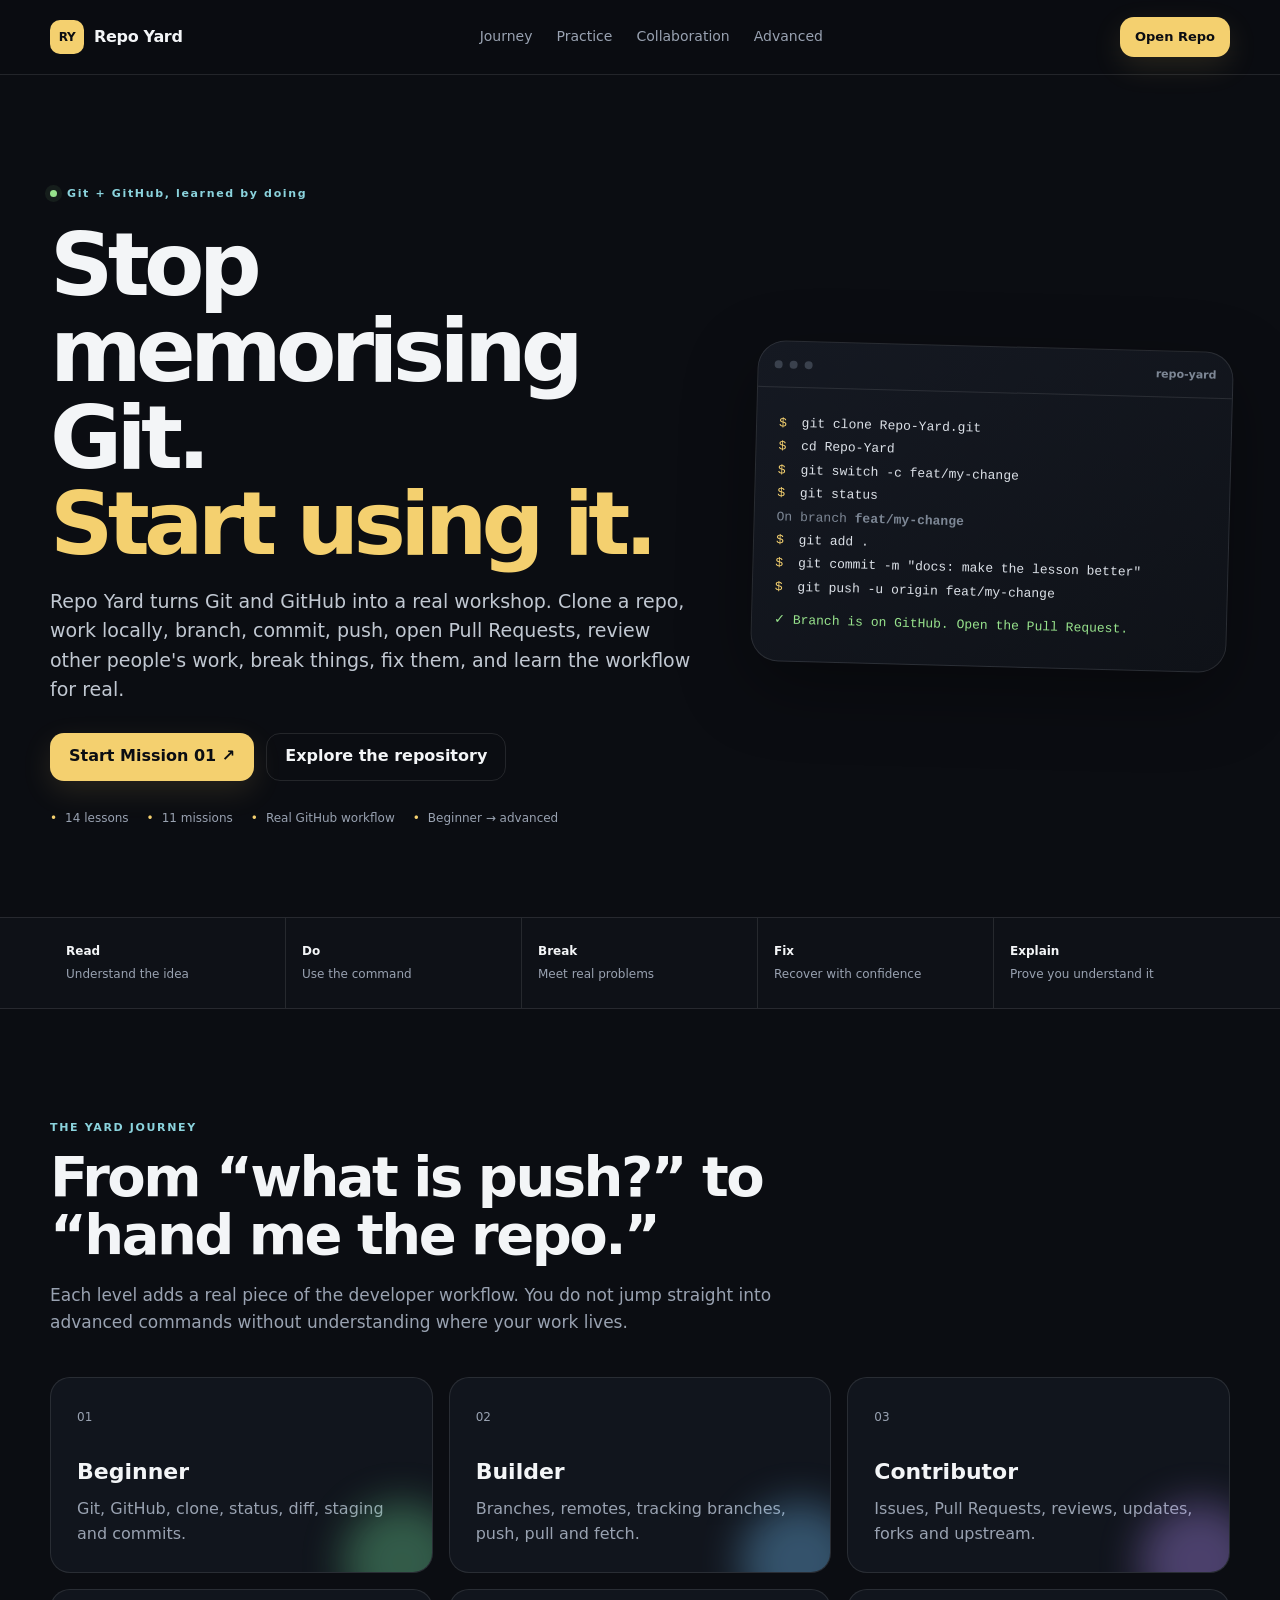
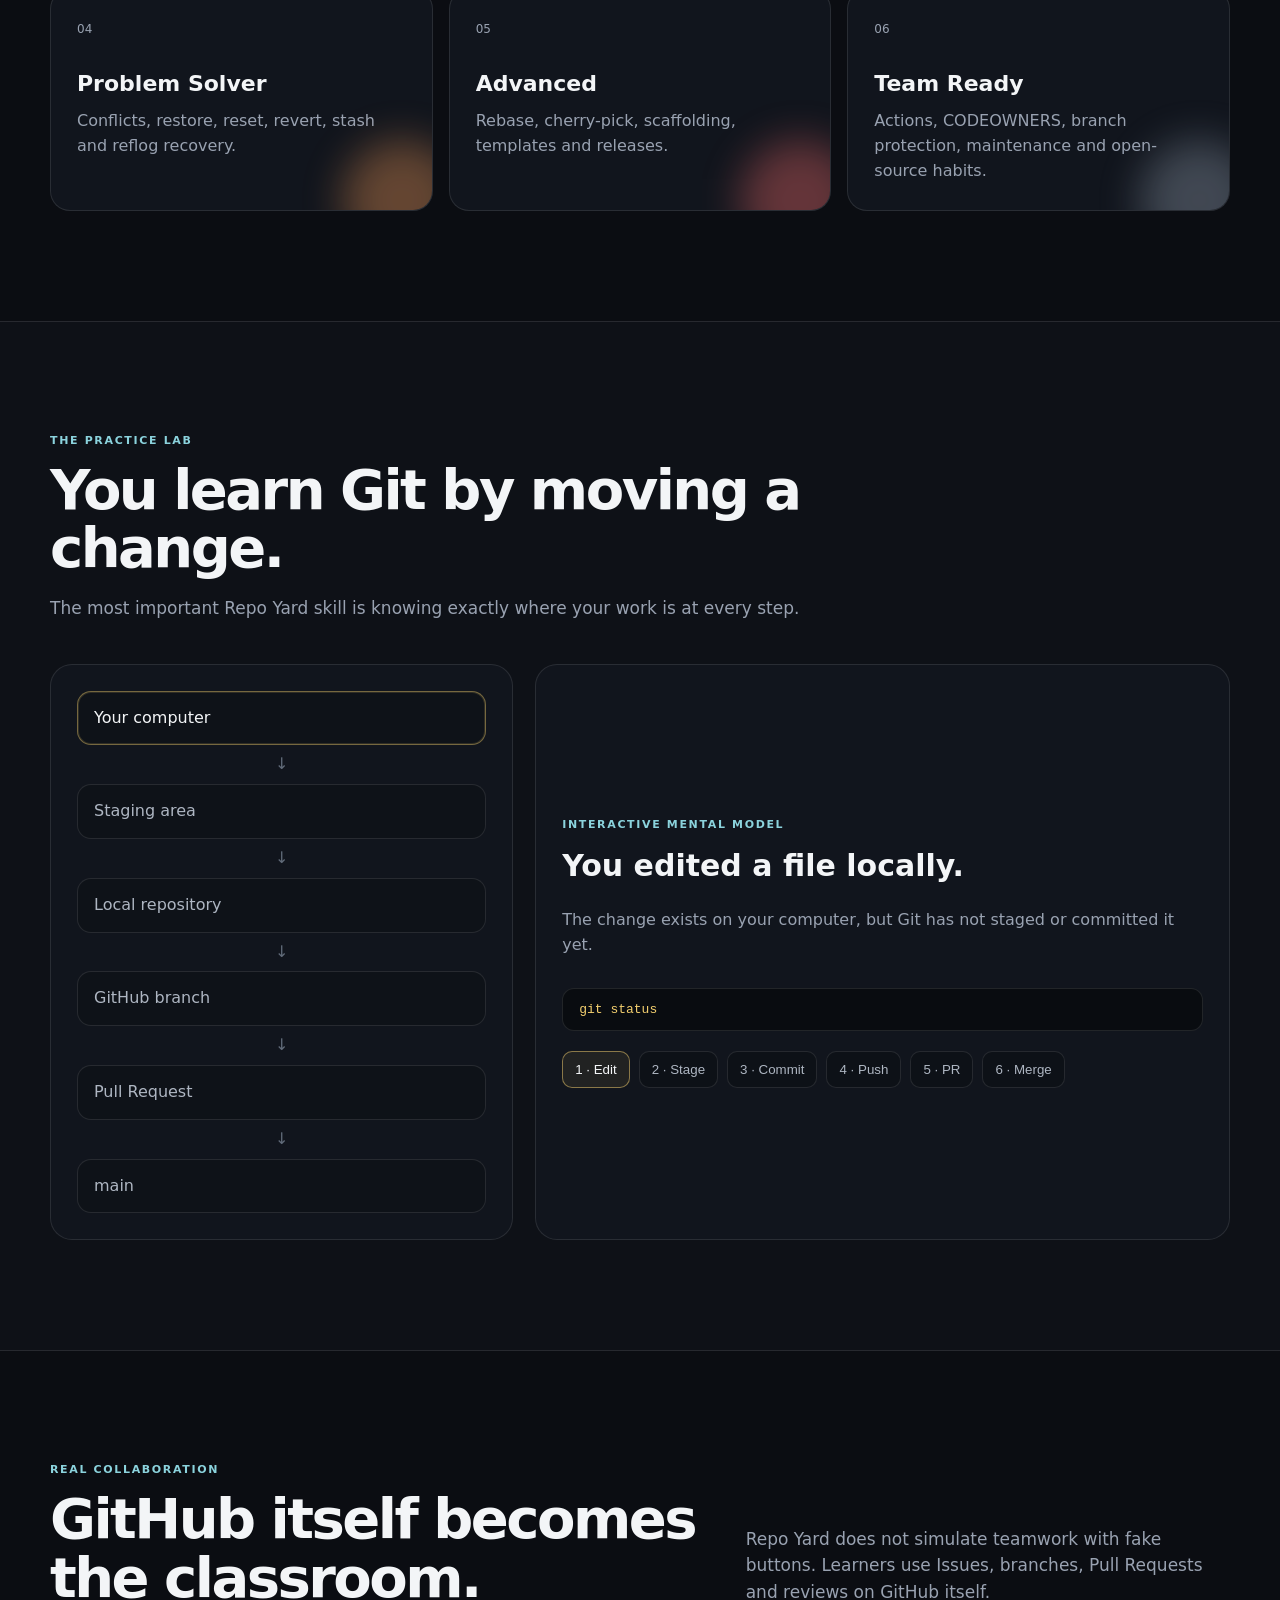
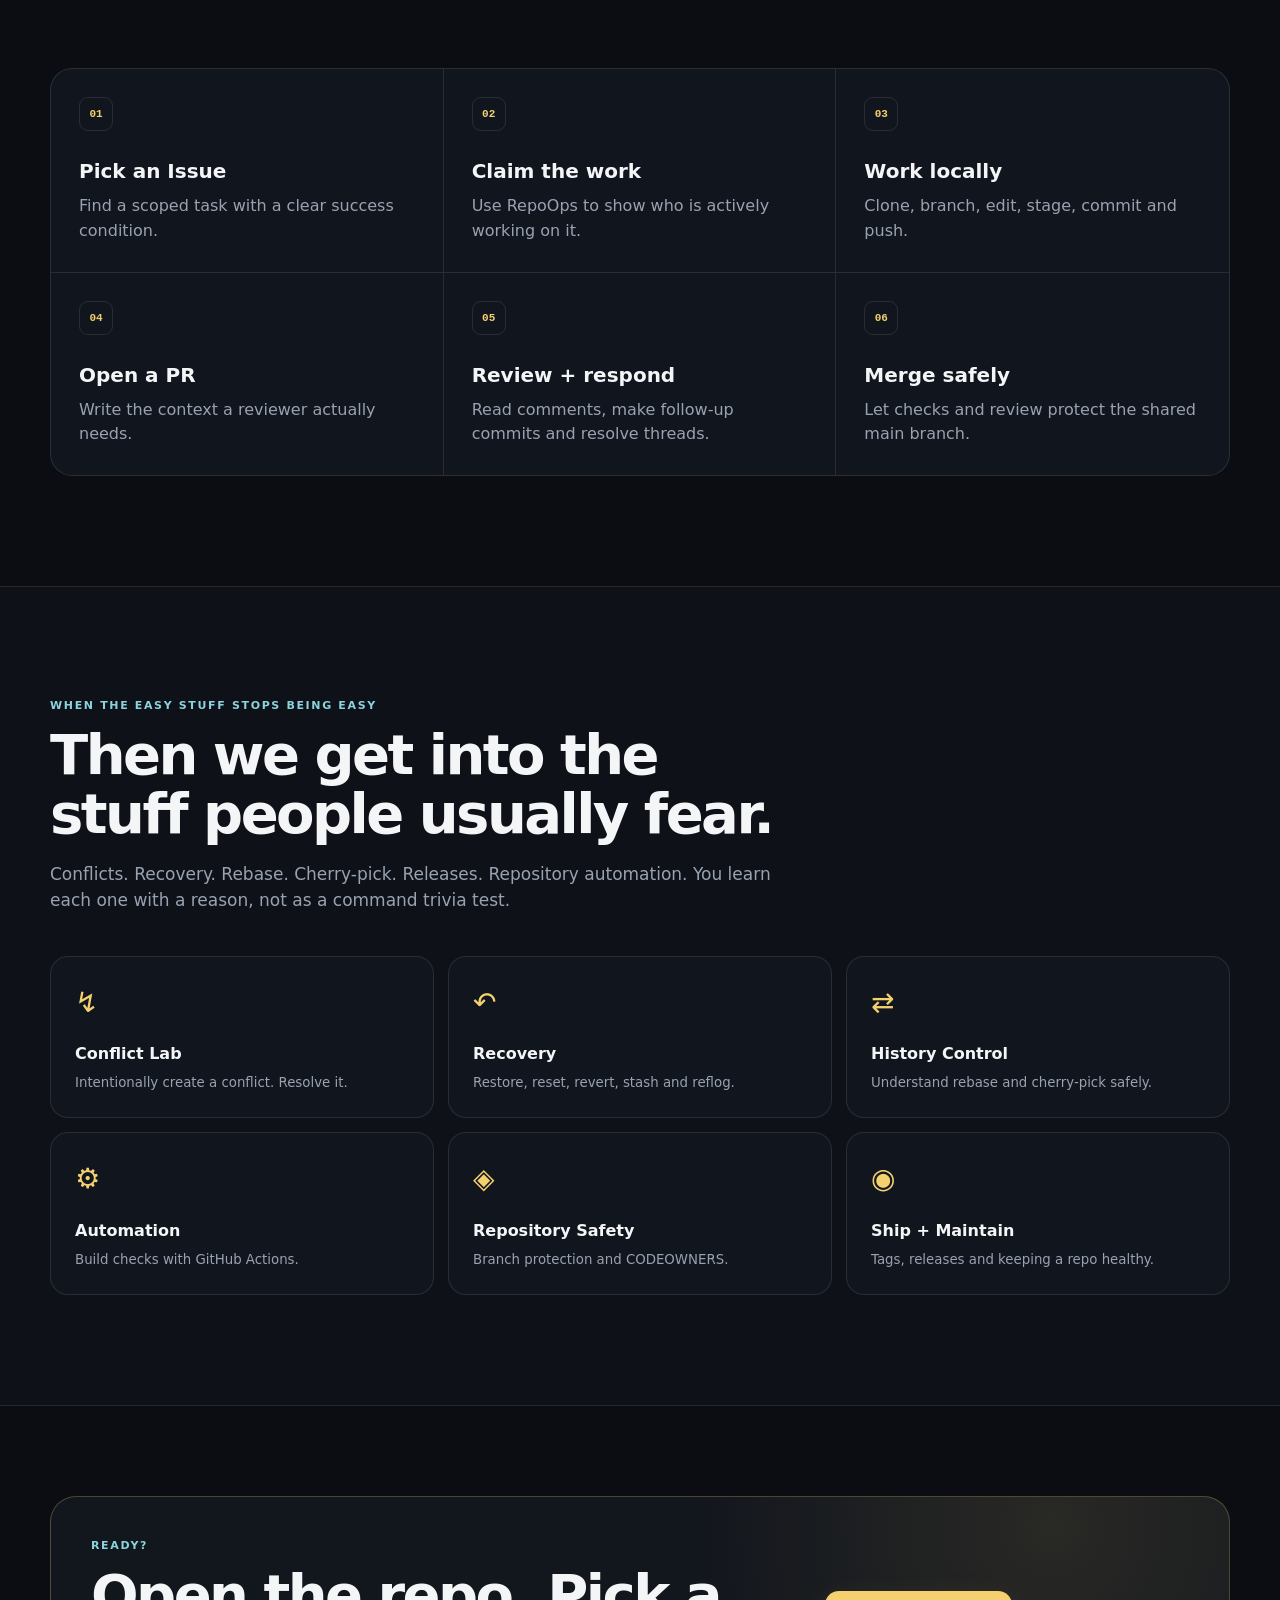
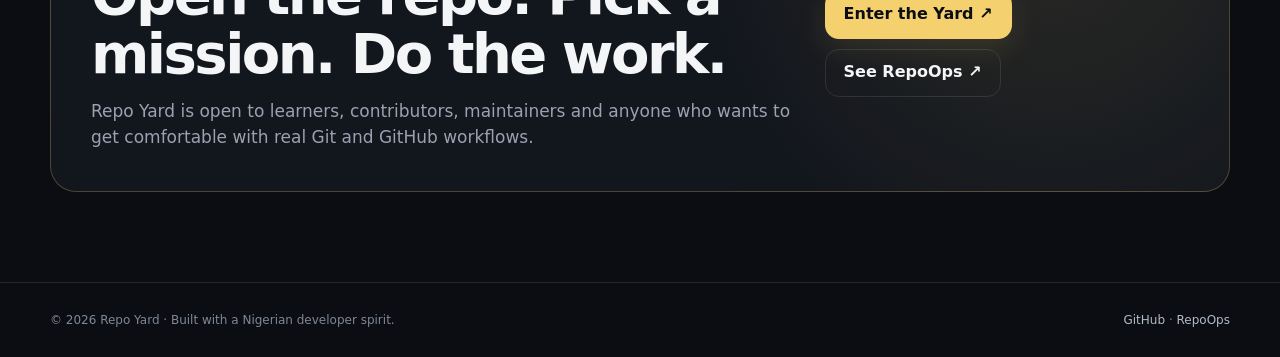
==== site/index.html @ a6458b8d "feat: add Repo Yard GitHub Pages site" ====
<!doctype html>
<html lang="en">
<head>
  <meta charset="utf-8">
  <meta name="viewport" content="width=device-width, initial-scale=1">
  <meta name="description" content="Repo Yard is a hands-on Git and GitHub learning ground where you learn by creating branches, issues, commits, pull requests, reviews, conflicts, releases and real repository workflows.">
  <meta name="theme-color" content="#0b0d12">
  <meta property="og:title" content="Repo Yard — Learn Git by Actually Using Git">
  <meta property="og:description" content="A hands-on Git and GitHub learning ground. Read less. Do more. Build the muscle.">
  <meta property="og:type" content="website">
  <title>Repo Yard — Learn Git by Actually Using Git</title>
  <link rel="stylesheet" href="styles.css">
  <link rel="icon" href="favicon.svg" type="image/svg+xml">
</head>
<body>
  <header class="nav-shell">
    <nav class="nav wrap" aria-label="Primary">
      <a class="brand" href="#top" aria-label="Repo Yard home">
        <span class="brand-mark">RY</span>
        <span>Repo Yard</span>
      </a>
      <div class="nav-links">
        <a href="#journey">Journey</a>
        <a href="#practice">Practice</a>
        <a href="#collab">Collaboration</a>
        <a href="#advanced">Advanced</a>
      </div>
      <a class="button button-small" href="https://github.com/gODtECH-Ctl-Create/Repo-Yard" target="_blank" rel="noreferrer">Open Repo</a>
    </nav>
  </header>

  <main id="top">
    <section class="hero wrap">
      <div class="hero-copy">
        <div class="eyebrow"><span class="pulse"></span> Git + GitHub, learned by doing</div>
        <h1>Stop memorising Git.<br><span>Start using it.</span></h1>
        <p class="hero-lede">Repo Yard turns Git and GitHub into a real workshop. Clone a repo, work locally, branch, commit, push, open Pull Requests, review other people's work, break things, fix them, and learn the workflow for real.</p>
        <div class="hero-actions">
          <a class="button" href="https://github.com/gODtECH-Ctl-Create/Repo-Yard/blob/main/missions/01-clone-the-yard.md" target="_blank" rel="noreferrer">Start Mission 01 ↗</a>
          <a class="button button-ghost" href="https://github.com/gODtECH-Ctl-Create/Repo-Yard" target="_blank" rel="noreferrer">Explore the repository</a>
        </div>
        <div class="hero-notes">
          <span>14 lessons</span>
          <span>11 missions</span>
          <span>Real GitHub workflow</span>
          <span>Beginner → advanced</span>
        </div>
      </div>
      <div class="hero-card">
        <div class="terminal-top"><span></span><span></span><span></span><b>repo-yard</b></div>
        <div class="terminal">
          <p><i>$</i> git clone Repo-Yard.git</p>
          <p><i>$</i> cd Repo-Yard</p>
          <p><i>$</i> git switch -c feat/my-change</p>
          <p><i>$</i> git status</p>
          <p class="muted">On branch <strong>feat/my-change</strong></p>
          <p><i>$</i> git add .</p>
          <p><i>$</i> git commit -m "docs: make the lesson better"</p>
          <p><i>$</i> git push -u origin feat/my-change</p>
          <p class="success">✓ Branch is on GitHub. Open the Pull Request.</p>
        </div>
      </div>
    </section>

    <section class="strip">
      <div class="wrap strip-grid">
        <div><strong>Read</strong><span>Understand the idea</span></div>
        <div><strong>Do</strong><span>Use the command</span></div>
        <div><strong>Break</strong><span>Meet real problems</span></div>
        <div><strong>Fix</strong><span>Recover with confidence</span></div>
        <div><strong>Explain</strong><span>Prove you understand it</span></div>
      </div>
    </section>

    <section id="journey" class="section wrap">
      <div class="section-heading">
        <div class="eyebrow">THE YARD JOURNEY</div>
        <h2>From “what is push?” to “hand me the repo.”</h2>
        <p>Each level adds a real piece of the developer workflow. You do not jump straight into advanced commands without understanding where your work lives.</p>
      </div>
      <div class="level-grid">
        <article class="level-card level-green"><span>01</span><h3>Beginner</h3><p>Git, GitHub, clone, status, diff, staging and commits.</p></article>
        <article class="level-card level-blue"><span>02</span><h3>Builder</h3><p>Branches, remotes, tracking branches, push, pull and fetch.</p></article>
        <article class="level-card level-purple"><span>03</span><h3>Contributor</h3><p>Issues, Pull Requests, reviews, updates, forks and upstream.</p></article>
        <article class="level-card level-orange"><span>04</span><h3>Problem Solver</h3><p>Conflicts, restore, reset, revert, stash and reflog recovery.</p></article>
        <article class="level-card level-red"><span>05</span><h3>Advanced</h3><p>Rebase, cherry-pick, scaffolding, templates and releases.</p></article>
        <article class="level-card level-dark"><span>06</span><h3>Team Ready</h3><p>Actions, CODEOWNERS, branch protection, maintenance and open-source habits.</p></article>
      </div>
    </section>

    <section id="practice" class="section section-alt">
      <div class="wrap">
        <div class="section-heading">
          <div class="eyebrow">THE PRACTICE LAB</div>
          <h2>You learn Git by moving a change.</h2>
          <p>The most important Repo Yard skill is knowing exactly where your work is at every step.</p>
        </div>

        <div class="workflow-layout">
          <div class="workflow-map">
            <div class="node node-active" data-step="working">Your computer</div>
            <div class="arrow">↓</div>
            <div class="node" data-step="staged">Staging area</div>
            <div class="arrow">↓</div>
            <div class="node" data-step="committed">Local repository</div>
            <div class="arrow">↓</div>
            <div class="node" data-step="pushed">GitHub branch</div>
            <div class="arrow">↓</div>
            <div class="node" data-step="review">Pull Request</div>
            <div class="arrow">↓</div>
            <div class="node" data-step="merged">main</div>
          </div>

          <div class="practice-card">
            <div class="practice-tag">INTERACTIVE MENTAL MODEL</div>
            <h3 id="step-title">You edited a file locally.</h3>
            <p id="step-copy">The change exists on your computer, but Git has not staged or committed it yet.</p>
            <div class="practice-command" id="step-command">git status</div>
            <div class="step-buttons">
              <button type="button" class="step-button active" data-step-button="working">1 · Edit</button>
              <button type="button" class="step-button" data-step-button="staged">2 · Stage</button>
              <button type="button" class="step-button" data-step-button="committed">3 · Commit</button>
              <button type="button" class="step-button" data-step-button="pushed">4 · Push</button>
              <button type="button" class="step-button" data-step-button="review">5 · PR</button>
              <button type="button" class="step-button" data-step-button="merged">6 · Merge</button>
            </div>
          </div>
        </div>
      </div>
    </section>

    <section id="collab" class="section wrap">
      <div class="split-heading">
        <div>
          <div class="eyebrow">REAL COLLABORATION</div>
          <h2>GitHub itself becomes the classroom.</h2>
        </div>
        <p>Repo Yard does not simulate teamwork with fake buttons. Learners use Issues, branches, Pull Requests and reviews on GitHub itself.</p>
      </div>

      <div class="collab-grid">
        <article><span class="icon">01</span><h3>Pick an Issue</h3><p>Find a scoped task with a clear success condition.</p></article>
        <article><span class="icon">02</span><h3>Claim the work</h3><p>Use RepoOps to show who is actively working on it.</p></article>
        <article><span class="icon">03</span><h3>Work locally</h3><p>Clone, branch, edit, stage, commit and push.</p></article>
        <article><span class="icon">04</span><h3>Open a PR</h3><p>Write the context a reviewer actually needs.</p></article>
        <article><span class="icon">05</span><h3>Review + respond</h3><p>Read comments, make follow-up commits and resolve threads.</p></article>
        <article><span class="icon">06</span><h3>Merge safely</h3><p>Let checks and review protect the shared main branch.</p></article>
      </div>
    </section>

    <section id="advanced" class="section section-alt">
      <div class="wrap">
        <div class="section-heading">
          <div class="eyebrow">WHEN THE EASY STUFF STOPS BEING EASY</div>
          <h2>Then we get into the stuff people usually fear.</h2>
          <p>Conflicts. Recovery. Rebase. Cherry-pick. Releases. Repository automation. You learn each one with a reason, not as a command trivia test.</p>
        </div>

        <div class="advanced-grid">
          <a href="https://github.com/gODtECH-Ctl-Create/Repo-Yard/blob/main/missions/07-conflict-lab.md" target="_blank" rel="noreferrer"><span>↯</span><strong>Conflict Lab</strong><small>Intentionally create a conflict. Resolve it.</small></a>
          <a href="https://github.com/gODtECH-Ctl-Create/Repo-Yard/blob/main/missions/09-recovery.md" target="_blank" rel="noreferrer"><span>↶</span><strong>Recovery</strong><small>Restore, reset, revert, stash and reflog.</small></a>
          <a href="https://github.com/gODtECH-Ctl-Create/Repo-Yard/blob/main/lessons/10-rebase-and-cherry-pick.md" target="_blank" rel="noreferrer"><span>⇄</span><strong>History Control</strong><small>Understand rebase and cherry-pick safely.</small></a>
          <a href="https://github.com/gODtECH-Ctl-Create/Repo-Yard/blob/main/lessons/12-github-actions.md" target="_blank" rel="noreferrer"><span>⚙</span><strong>Automation</strong><small>Build checks with GitHub Actions.</small></a>
          <a href="https://github.com/gODtECH-Ctl-Create/Repo-Yard/blob/main/lessons/13-branch-protection-and-codeowners.md" target="_blank" rel="noreferrer"><span>◈</span><strong>Repository Safety</strong><small>Branch protection and CODEOWNERS.</small></a>
          <a href="https://github.com/gODtECH-Ctl-Create/Repo-Yard/blob/main/lessons/14-tags-releases-and-maintenance.md" target="_blank" rel="noreferrer"><span>◉</span><strong>Ship + Maintain</strong><small>Tags, releases and keeping a repo healthy.</small></a>
        </div>
      </div>
    </section>

    <section class="cta wrap">
      <div class="cta-card">
        <div>
          <div class="eyebrow">READY?</div>
          <h2>Open the repo. Pick a mission. Do the work.</h2>
          <p>Repo Yard is open to learners, contributors, maintainers and anyone who wants to get comfortable with real Git and GitHub workflows.</p>
        </div>
        <div class="cta-actions">
          <a class="button" href="https://github.com/gODtECH-Ctl-Create/Repo-Yard" target="_blank" rel="noreferrer">Enter the Yard ↗</a>
          <a class="button button-ghost" href="https://github.com/gODtECH-Ctl-Create/RepoOps" target="_blank" rel="noreferrer">See RepoOps ↗</a>
        </div>
      </div>
    </section>
  </main>

  <footer class="footer">
    <div class="wrap footer-inner">
      <span>© 2026 Repo Yard · Built with a Nigerian developer spirit.</span>
      <span><a href="https://github.com/gODtECH-Ctl-Create/Repo-Yard" target="_blank" rel="noreferrer">GitHub</a> · <a href="https://github.com/gODtECH-Ctl-Create/RepoOps" target="_blank" rel="noreferrer">RepoOps</a></span>
    </div>
  </footer>

  <script src="script.js"></script>
</body>
</html>
---- site/styles.css ----
:root{
  --bg:#0b0d12;
  --panel:#11151d;
  --panel-2:#151a23;
  --text:#f3f5f7;
  --muted:#99a2b1;
  --line:rgba(255,255,255,.10);
  --accent:#f4d06f;
  --accent-2:#8bd3dd;
  --shadow:0 24px 70px rgba(0,0,0,.35);
  --radius:24px;
  --max:1180px;
}
*{box-sizing:border-box}
html{scroll-behavior:smooth}
body{margin:0;background:var(--bg);color:var(--text);font-family:Inter,ui-sans-serif,system-ui,-apple-system,BlinkMacSystemFont,"Segoe UI",sans-serif;line-height:1.55}
a{color:inherit;text-decoration:none}
.wrap{width:min(var(--max),calc(100% - 40px));margin-inline:auto}
.nav-shell{position:sticky;top:0;z-index:20;background:rgba(11,13,18,.80);backdrop-filter:blur(18px);border-bottom:1px solid var(--line)}
.nav{min-height:74px;display:flex;align-items:center;justify-content:space-between;gap:20px}
.brand{display:flex;align-items:center;gap:10px;font-weight:800;letter-spacing:-.02em}
.brand-mark{display:grid;place-items:center;width:34px;height:34px;border-radius:10px;background:var(--accent);color:#0b0d12;font-size:12px}
.nav-links{display:flex;gap:24px;color:var(--muted);font-size:14px}
.nav-links a:hover,.footer a:hover{color:var(--text)}
.button{display:inline-flex;align-items:center;justify-content:center;min-height:48px;padding:0 18px;border:1px solid transparent;border-radius:14px;background:var(--accent);color:#0b0d12;font-weight:800;box-shadow:0 10px 30px rgba(244,208,111,.12);transition:.2s ease}
.button:hover{transform:translateY(-2px);box-shadow:0 16px 38px rgba(244,208,111,.18)}
.button-ghost{background:transparent;color:var(--text);border-color:var(--line);box-shadow:none}
.button-ghost:hover{background:rgba(255,255,255,.05)}
.button-small{min-height:40px;padding-inline:14px;font-size:13px}
.hero{display:grid;grid-template-columns:1.15fr .85fr;gap:60px;align-items:center;padding:110px 0 90px}
.eyebrow{display:flex;align-items:center;gap:10px;font-size:11px;letter-spacing:.15em;font-weight:800;color:var(--accent-2)}
.pulse{width:7px;height:7px;border-radius:50%;background:#98e38d;box-shadow:0 0 0 5px rgba(152,227,141,.08)}
.hero h1{font-size:clamp(50px,7vw,88px);line-height:.98;letter-spacing:-.065em;margin:20px 0}
.hero h1 span{color:var(--accent)}
.hero-lede{max-width:690px;color:#c1c8d2;font-size:19px}
.hero-actions{display:flex;gap:12px;flex-wrap:wrap;margin:28px 0}
.hero-notes{display:flex;gap:18px;flex-wrap:wrap;color:var(--muted);font-size:12px}
.hero-notes span::before{content:"•";margin-right:8px;color:var(--accent)}
.hero-card{border:1px solid var(--line);background:linear-gradient(150deg,#151922,#0f1218);border-radius:28px;box-shadow:var(--shadow);overflow:hidden;transform:rotate(1.5deg)}
.terminal-top{height:46px;display:flex;align-items:center;gap:7px;padding:0 16px;border-bottom:1px solid var(--line);color:#7d8795;font-size:11px}
.terminal-top span{width:8px;height:8px;border-radius:50%;background:#3a414d}.terminal-top b{margin-left:auto;font-weight:700}
.terminal{padding:24px 22px 28px;font:13px/1.8 "SFMono-Regular",Consolas,monospace;color:#dce1e8}
.terminal p{margin:0}.terminal i{color:var(--accent);font-style:normal;margin-right:7px}.terminal .muted{color:#7d8795}.terminal .success{color:#98e38d;margin-top:10px}
.strip{border-block:1px solid var(--line);background:#0e1117}
.strip-grid{display:grid;grid-template-columns:repeat(5,1fr)}
.strip-grid>div{padding:24px 16px;border-right:1px solid var(--line)}
.strip-grid>div:last-child{border-right:0}
.strip strong,.strip span{display:block}.strip strong{font-size:12px}.strip span{margin-top:4px;color:var(--muted);font-size:12px}
.section{padding:110px 0}
.section-alt{background:#0e1117;border-block:1px solid var(--line)}
.section-heading{max-width:760px;margin-bottom:42px}
.section-heading h2,.split-heading h2,.cta h2{font-size:clamp(34px,4.4vw,56px);line-height:1.05;letter-spacing:-.045em;margin:12px 0 14px}
.section-heading p,.split-heading p,.cta p{color:var(--muted);font-size:17px}
.level-grid{display:grid;grid-template-columns:repeat(3,1fr);gap:16px}
.level-card{padding:26px;border:1px solid var(--line);border-radius:20px;background:var(--panel);min-height:180px;position:relative;overflow:hidden}
.level-card::after{content:"";position:absolute;right:-30px;bottom:-50px;width:120px;height:120px;border-radius:50%;background:var(--glow);filter:blur(20px);opacity:.35}
.level-card span{font-size:12px;color:var(--muted)}.level-card h3{margin:26px 0 8px;font-size:22px}.level-card p{margin:0;color:var(--muted)}
.level-green{--glow:#72e09c}.level-blue{--glow:#77c7ff}.level-purple{--glow:#b893ff}.level-orange{--glow:#ffa15a}.level-red{--glow:#ff716f}.level-dark{--glow:#9aa7b7}
.workflow-layout{display:grid;grid-template-columns:.8fr 1.2fr;gap:22px}
.workflow-map,.practice-card{border:1px solid var(--line);border-radius:22px;background:var(--panel);padding:26px}
.workflow-map{display:flex;flex-direction:column;align-items:stretch}
.node{padding:14px 16px;border:1px solid var(--line);border-radius:14px;color:#aeb6c2;background:#0e1218;transition:.2s}
.node-active{border-color:rgba(244,208,111,.45);color:var(--text);box-shadow:inset 0 0 0 1px rgba(244,208,111,.14)}
.arrow{text-align:center;color:#616b79;padding:7px 0}
.practice-card{display:flex;flex-direction:column;justify-content:center}
.practice-tag{color:var(--accent-2);font-size:11px;letter-spacing:.15em;font-weight:800}
.practice-card h3{font-size:30px;line-height:1.1;margin:16px 0 10px}
.practice-card p{color:var(--muted);max-width:620px}
.practice-command{margin:14px 0 20px;padding:13px 16px;background:#090c10;border:1px solid var(--line);border-radius:12px;color:var(--accent);font:13px monospace}
.step-buttons{display:flex;gap:9px;flex-wrap:wrap}
.step-button{appearance:none;background:#0d1117;border:1px solid var(--line);color:#aeb6c2;padding:10px 12px;border-radius:10px;cursor:pointer;font:700 12px inherit}
.step-button:hover,.step-button.active{color:var(--text);border-color:rgba(244,208,111,.5);background:rgba(244,208,111,.07)}
.split-heading{display:grid;grid-template-columns:1fr .75fr;gap:50px;align-items:end;margin-bottom:46px}
.collab-grid{display:grid;grid-template-columns:repeat(3,1fr);border:1px solid var(--line);border-radius:22px;overflow:hidden;background:var(--panel)}
.collab-grid article{padding:28px;border-right:1px solid var(--line);border-bottom:1px solid var(--line)}.collab-grid article:nth-child(3n){border-right:0}.collab-grid article:nth-last-child(-n+3){border-bottom:0}
.icon{display:inline-grid;place-items:center;width:34px;height:34px;border:1px solid var(--line);border-radius:9px;color:var(--accent);font:800 11px monospace}
.collab-grid h3{margin:25px 0 7px;font-size:20px}.collab-grid p{margin:0;color:var(--muted)}
.advanced-grid{display:grid;grid-template-columns:repeat(3,1fr);gap:14px}
.advanced-grid a{padding:24px;border:1px solid var(--line);border-radius:18px;background:var(--panel);transition:.2s}.advanced-grid a:hover{transform:translateY(-2px);border-color:rgba(244,208,111,.35)}
.advanced-grid span{display:block;color:var(--accent);font-size:28px;margin-bottom:18px}.advanced-grid strong,.advanced-grid small{display:block}.advanced-grid small{color:var(--muted);margin-top:6px}
.cta{padding:90px 0}
.cta-card{display:flex;justify-content:space-between;align-items:center;gap:30px;padding:40px;border:1px solid rgba(244,208,111,.25);border-radius:26px;background:radial-gradient(circle at 85% 10%,rgba(244,208,111,.10),transparent 35%),#12161d}
.cta h2{max-width:700px}.cta p{max-width:720px;margin:0}
.cta-actions{display:flex;gap:10px;flex-wrap:wrap}
.footer{border-top:1px solid var(--line);padding:28px 0;color:#7f8896;font-size:12px}.footer-inner{display:flex;justify-content:space-between;gap:20px}.footer a{color:#b1bac7}
@media(max-width:980px){
  .hero{grid-template-columns:1fr;gap:36px;padding-top:80px}.hero-card{transform:none}
  .level-grid{grid-template-columns:repeat(2,1fr)}
  .workflow-layout{grid-template-columns:1fr}
  .split-heading{grid-template-columns:1fr}
  .advanced-grid{grid-template-columns:repeat(2,1fr)}
  .collab-grid{grid-template-columns:repeat(2,1fr)}.collab-grid article:nth-child(3n){border-right:1px solid var(--line)}.collab-grid article:nth-child(2n){border-right:0}.collab-grid article:nth-last-child(-n+3){border-bottom:1px solid var(--line)}.collab-grid article:nth-last-child(-n+2){border-bottom:0}
}
@media(max-width:720px){
  .nav-links{display:none}.nav{min-height:64px}.wrap{width:min(var(--max),calc(100% - 28px))}
  .hero h1{font-size:54px}.hero-lede{font-size:16px}.hero-notes{gap:9px}
  .strip-grid{grid-template-columns:1fr 1fr}.strip-grid>div:nth-child(2n){border-right:0}.strip-grid>div:nth-last-child(-n+1){border-bottom:0}
  .level-grid,.advanced-grid,.collab-grid{grid-template-columns:1fr}
  .collab-grid article,.collab-grid article:nth-child(2n){border-right:0}.collab-grid article:nth-last-child(-n+2){border-bottom:1px solid var(--line)}.collab-grid article:last-child{border-bottom:0}
  .cta-card{padding:28px;align-items:flex-start;flex-direction:column}.footer-inner{flex-direction:column}
}
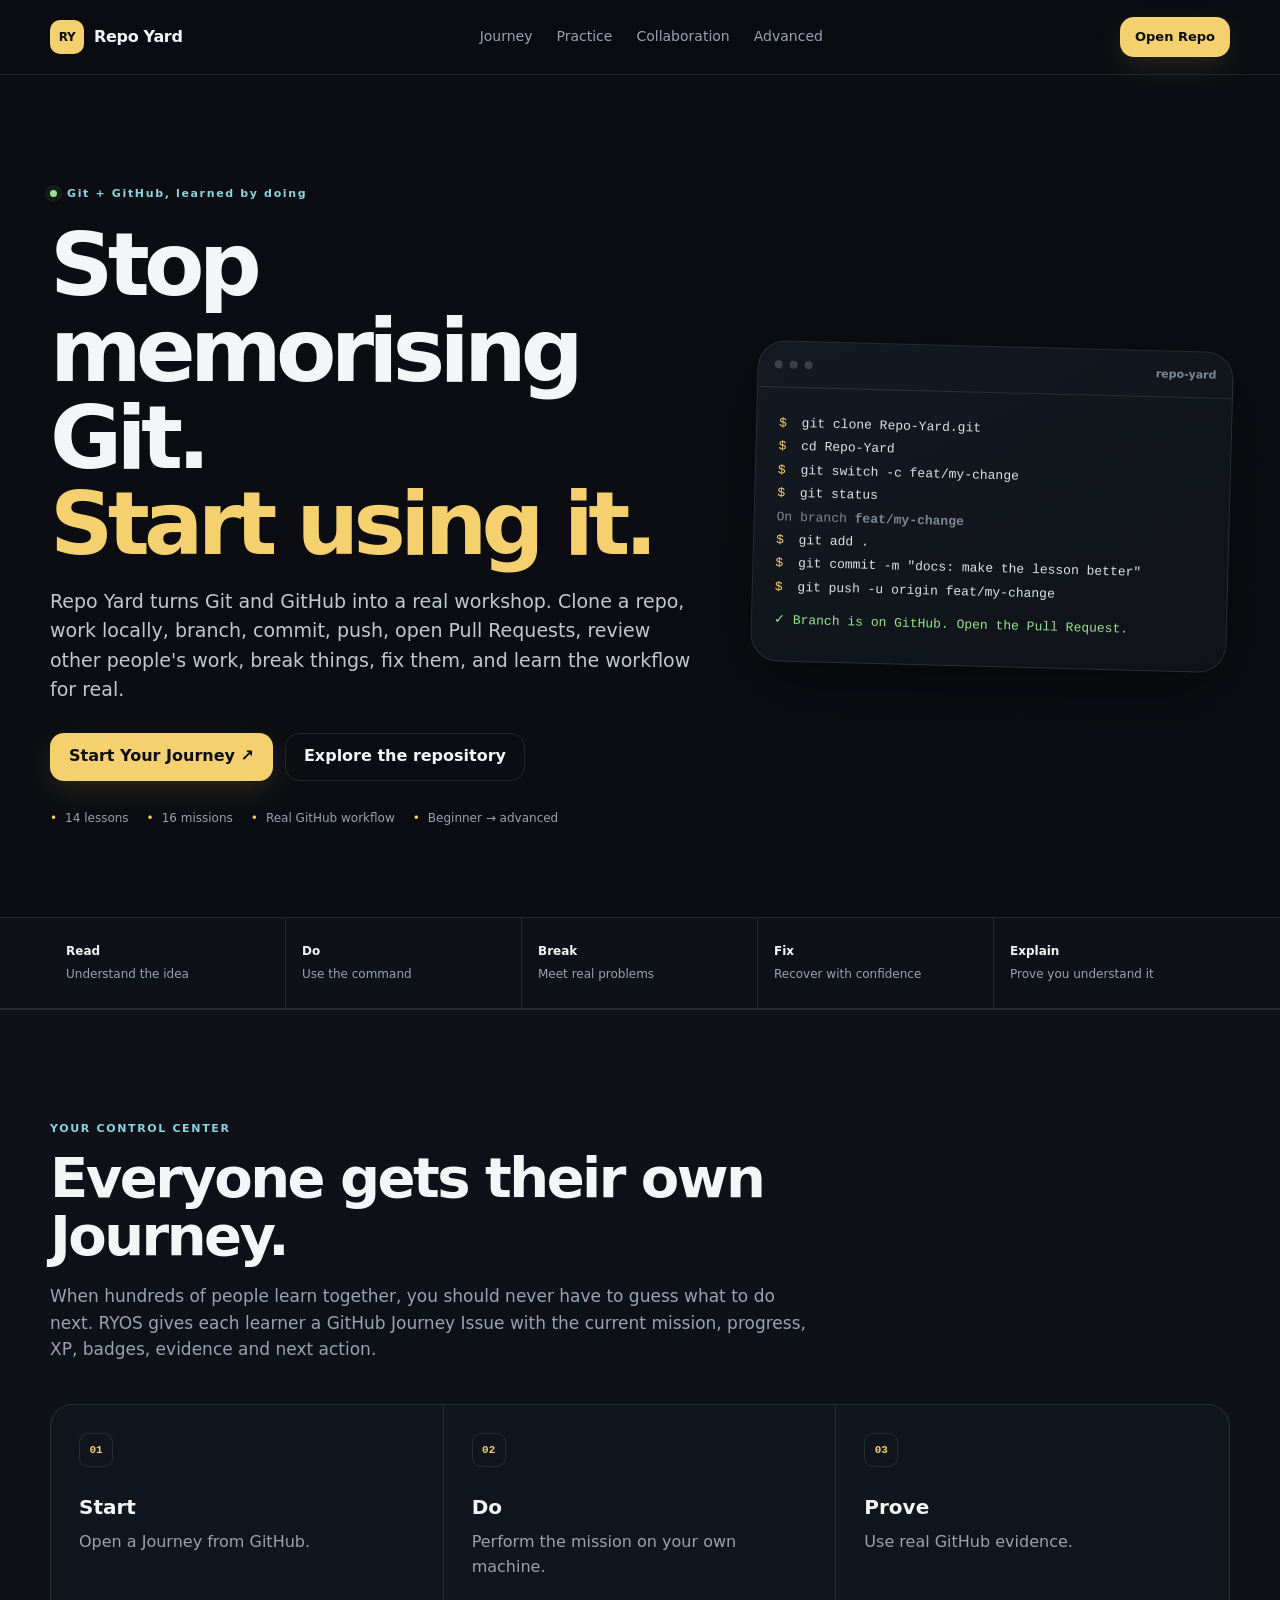
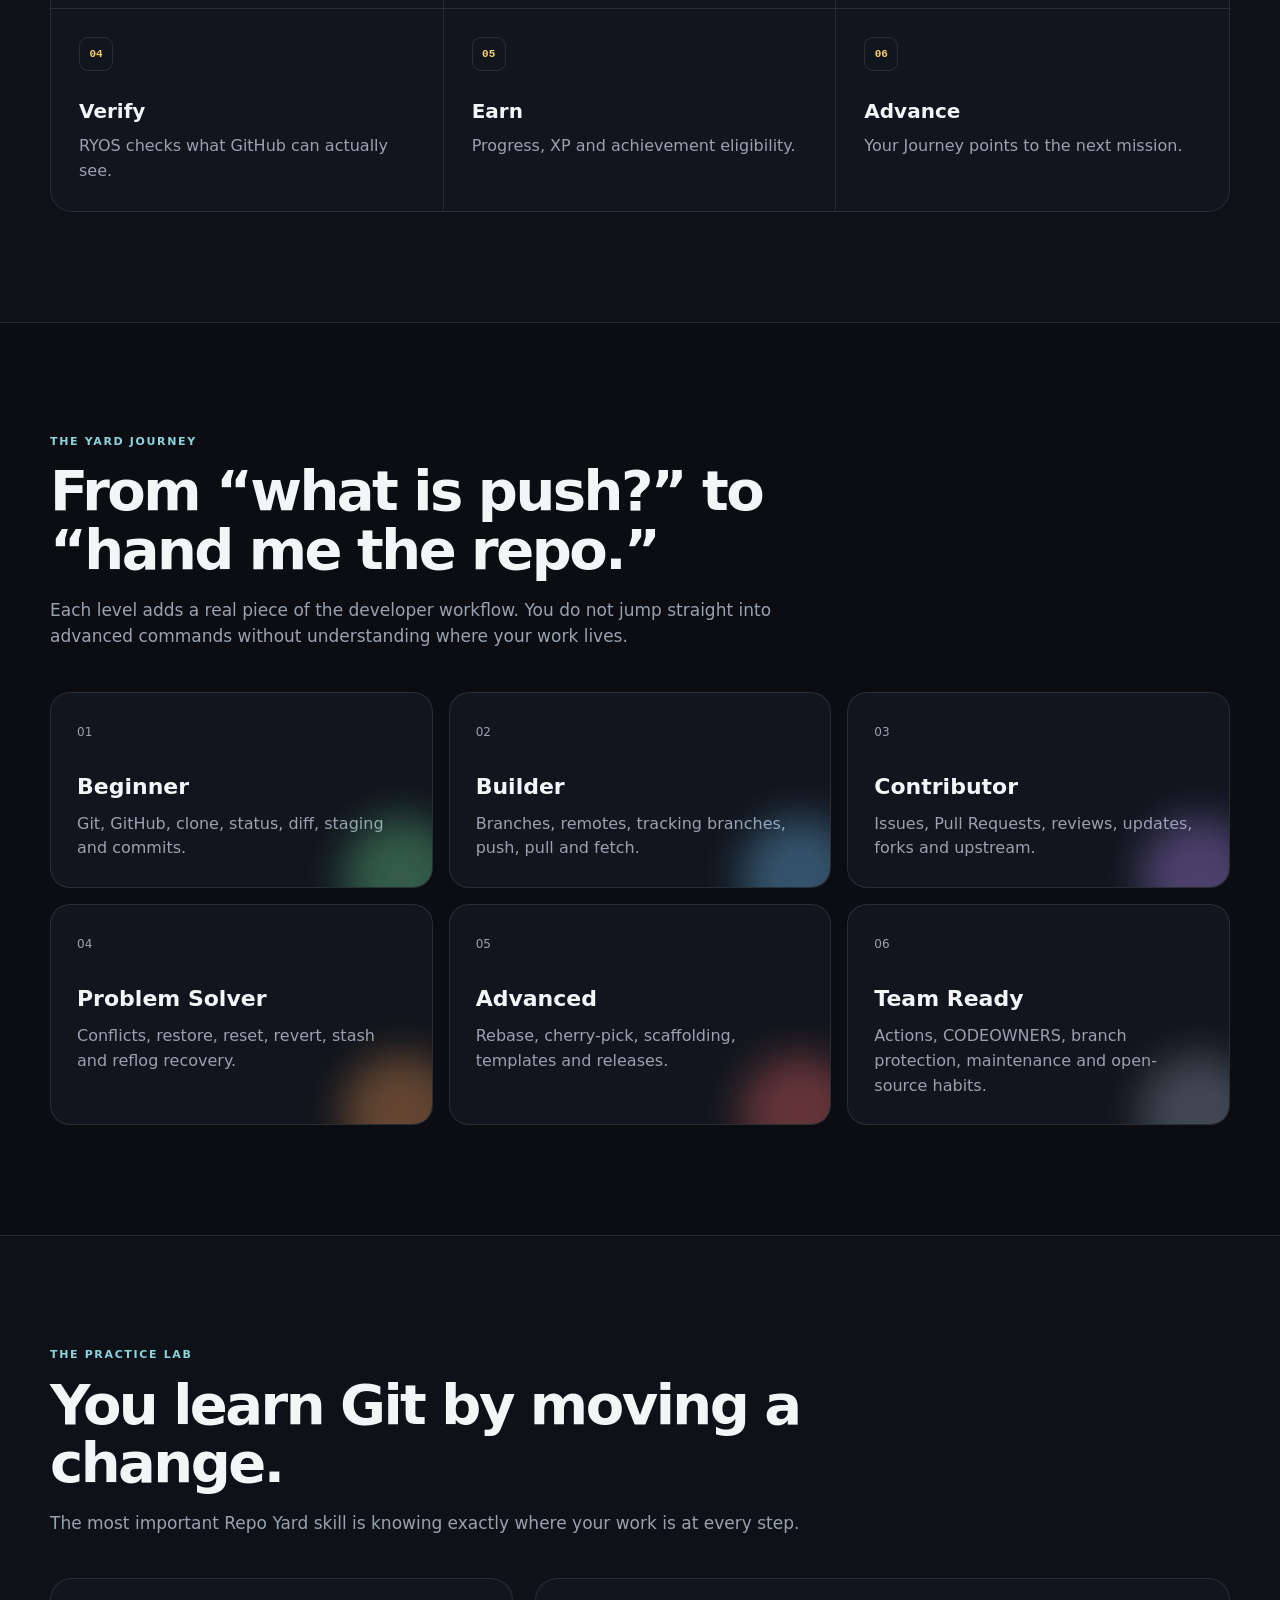
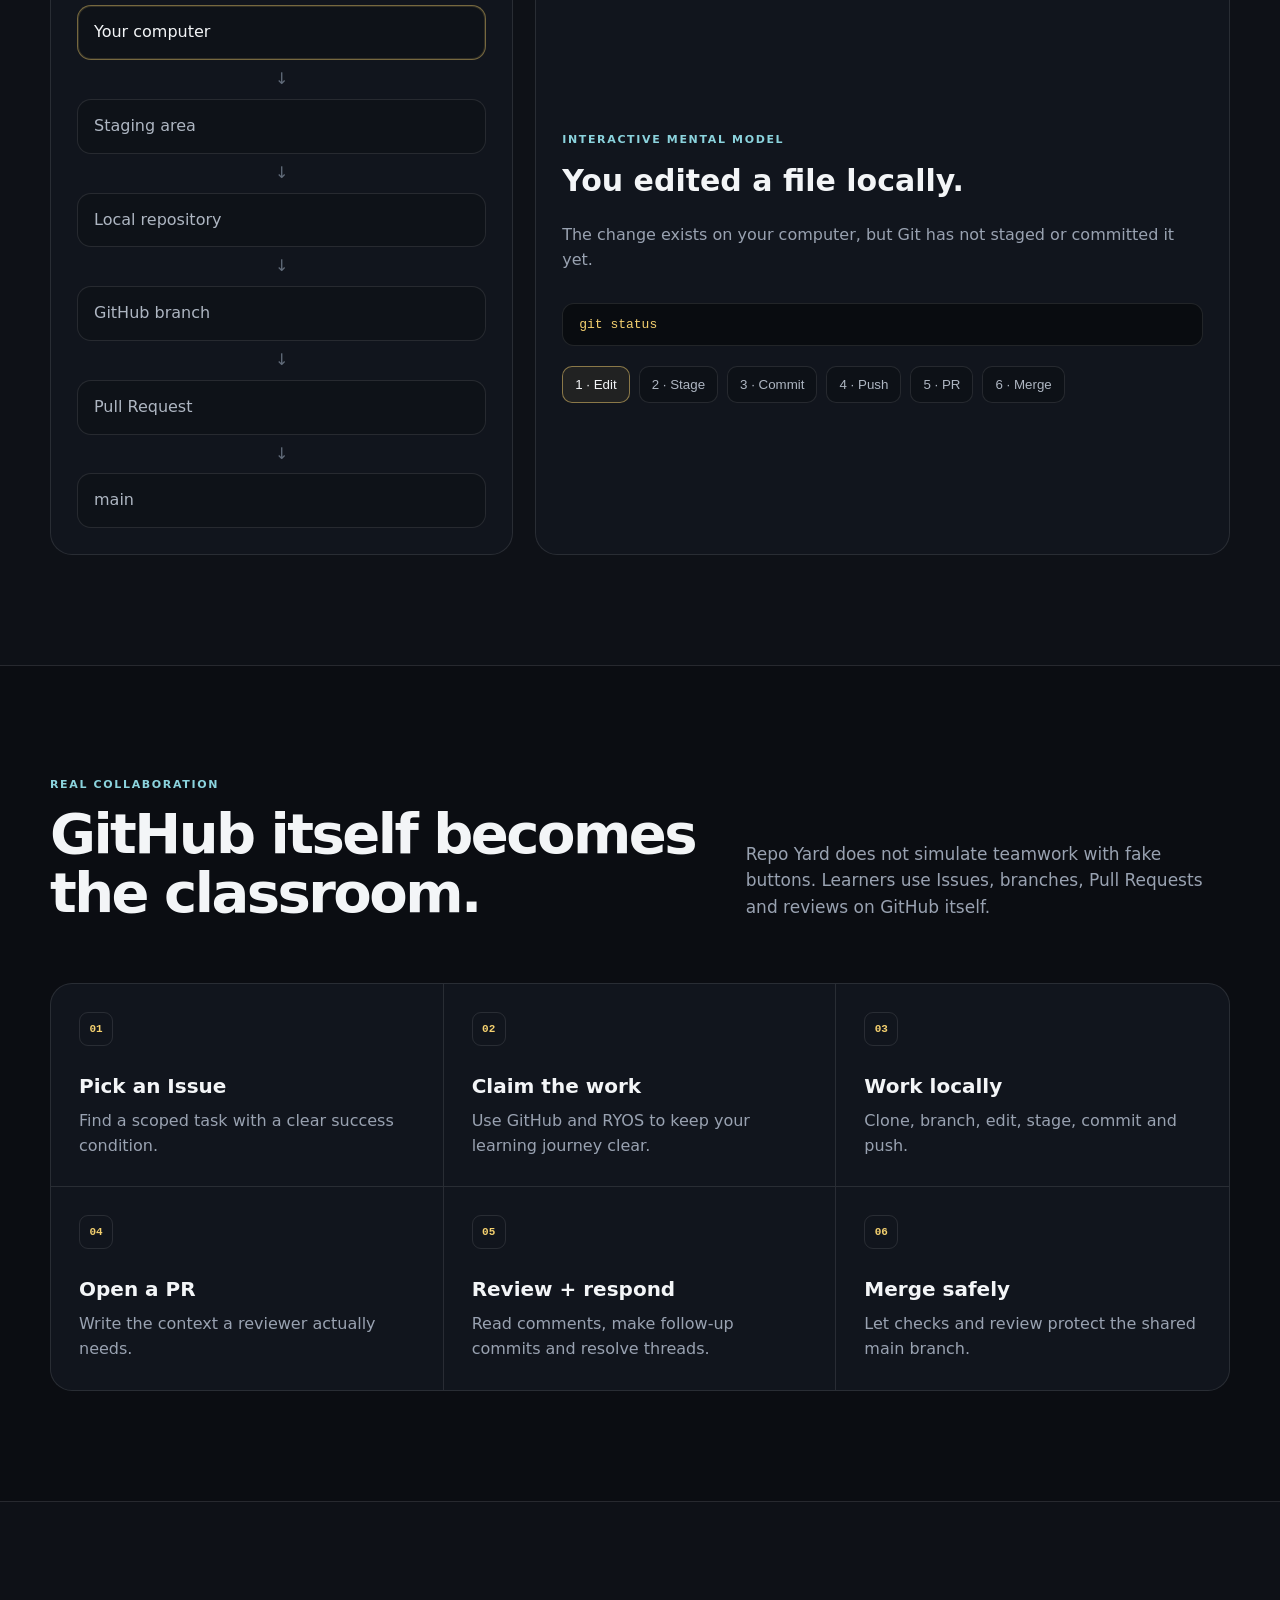
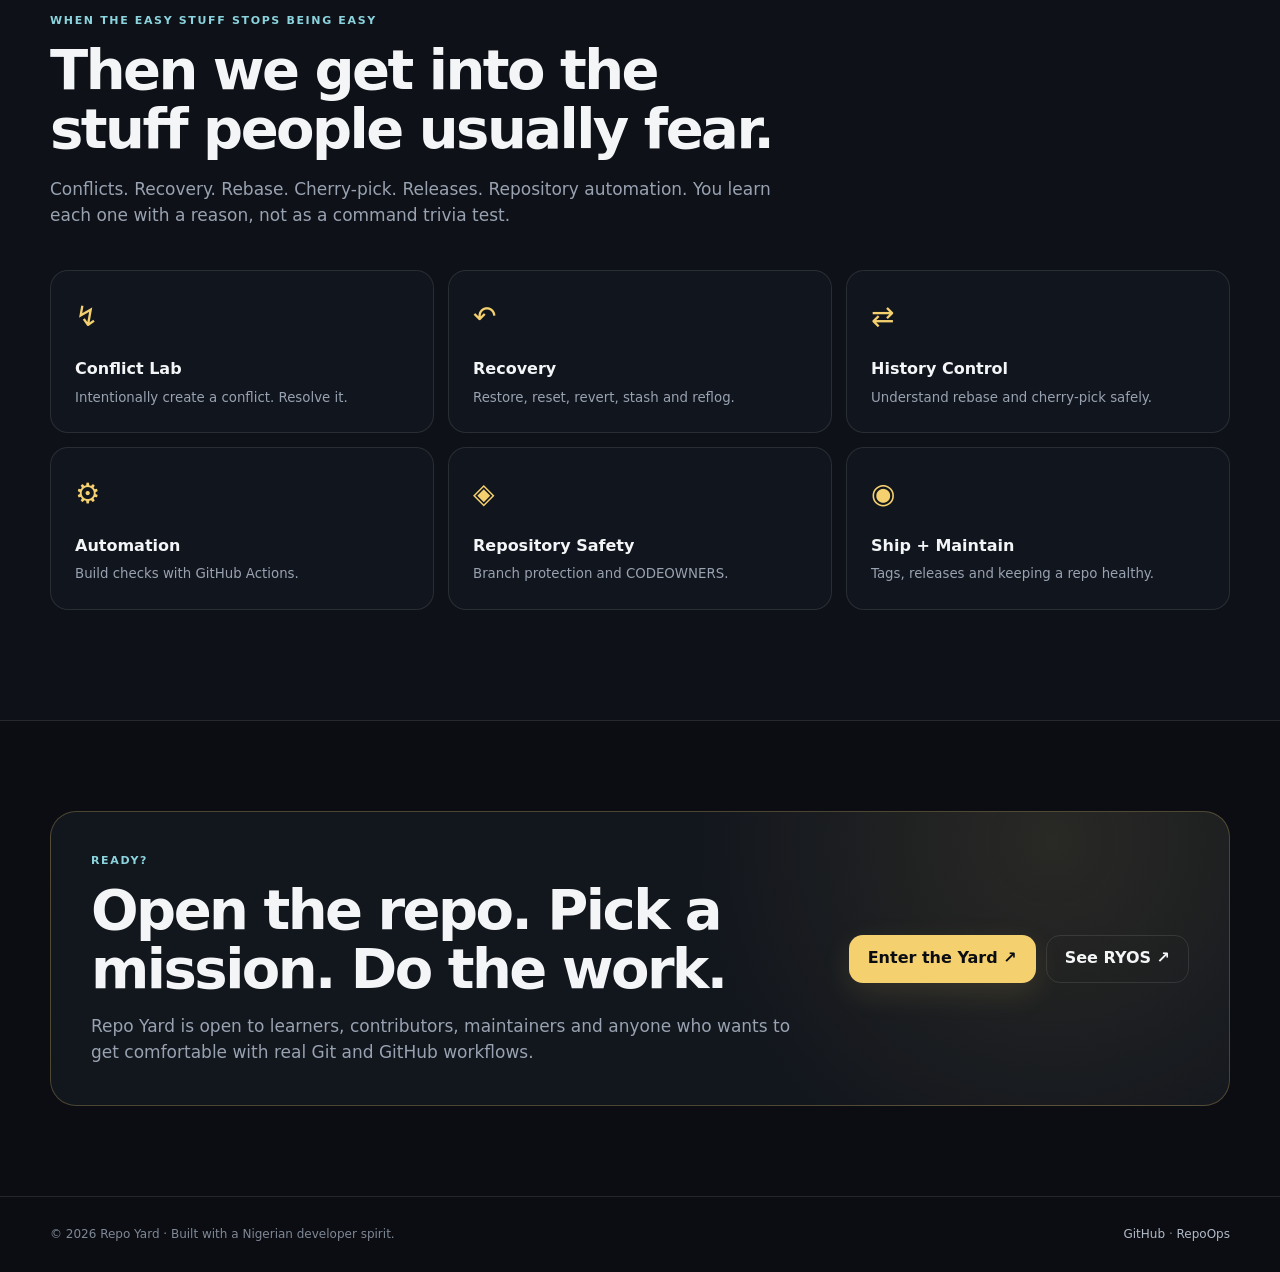
==== commit ff154406: "feat(site): surface RYOS learner journey" ====
--- a/site/index.html
+++ b/site/index.html
@@ -36,12 +36,12 @@
         <h1>Stop memorising Git.<br><span>Start using it.</span></h1>
         <p class="hero-lede">Repo Yard turns Git and GitHub into a real workshop. Clone a repo, work locally, branch, commit, push, open Pull Requests, review other people's work, break things, fix them, and learn the workflow for real.</p>
         <div class="hero-actions">
-          <a class="button" href="https://github.com/gODtECH-Ctl-Create/Repo-Yard/blob/main/missions/01-clone-the-yard.md" target="_blank" rel="noreferrer">Start Mission 01 ↗</a>
+          <a class="button" href="https://github.com/gODtECH-Ctl-Create/Repo-Yard/issues/new/choose" target="_blank" rel="noreferrer">Start Your Journey ↗</a>
           <a class="button button-ghost" href="https://github.com/gODtECH-Ctl-Create/Repo-Yard" target="_blank" rel="noreferrer">Explore the repository</a>
         </div>
         <div class="hero-notes">
           <span>14 lessons</span>
-          <span>11 missions</span>
+          <span>16 missions</span>
           <span>Real GitHub workflow</span>
           <span>Beginner → advanced</span>
         </div>
@@ -69,6 +69,24 @@
         <div><strong>Break</strong><span>Meet real problems</span></div>
         <div><strong>Fix</strong><span>Recover with confidence</span></div>
         <div><strong>Explain</strong><span>Prove you understand it</span></div>
+      </div>
+    </section>
+
+    <section class="section section-alt">
+      <div class="wrap">
+        <div class="section-heading">
+          <div class="eyebrow">YOUR CONTROL CENTER</div>
+          <h2>Everyone gets their own Journey.</h2>
+          <p>When hundreds of people learn together, you should never have to guess what to do next. RYOS gives each learner a GitHub Journey Issue with the current mission, progress, XP, badges, evidence and next action.</p>
+        </div>
+        <div class="collab-grid">
+          <article><span class="icon">01</span><h3>Start</h3><p>Open a Journey from GitHub.</p></article>
+          <article><span class="icon">02</span><h3>Do</h3><p>Perform the mission on your own machine.</p></article>
+          <article><span class="icon">03</span><h3>Prove</h3><p>Use real GitHub evidence.</p></article>
+          <article><span class="icon">04</span><h3>Verify</h3><p>RYOS checks what GitHub can actually see.</p></article>
+          <article><span class="icon">05</span><h3>Earn</h3><p>Progress, XP and achievement eligibility.</p></article>
+          <article><span class="icon">06</span><h3>Advance</h3><p>Your Journey points to the next mission.</p></article>
+        </div>
       </div>
     </section>
 
@@ -140,7 +158,7 @@
 
       <div class="collab-grid">
         <article><span class="icon">01</span><h3>Pick an Issue</h3><p>Find a scoped task with a clear success condition.</p></article>
-        <article><span class="icon">02</span><h3>Claim the work</h3><p>Use RepoOps to show who is actively working on it.</p></article>
+        <article><span class="icon">02</span><h3>Claim the work</h3><p>Use GitHub and RYOS to keep your learning journey clear.</p></article>
         <article><span class="icon">03</span><h3>Work locally</h3><p>Clone, branch, edit, stage, commit and push.</p></article>
         <article><span class="icon">04</span><h3>Open a PR</h3><p>Write the context a reviewer actually needs.</p></article>
         <article><span class="icon">05</span><h3>Review + respond</h3><p>Read comments, make follow-up commits and resolve threads.</p></article>
@@ -176,7 +194,7 @@
         </div>
         <div class="cta-actions">
           <a class="button" href="https://github.com/gODtECH-Ctl-Create/Repo-Yard" target="_blank" rel="noreferrer">Enter the Yard ↗</a>
-          <a class="button button-ghost" href="https://github.com/gODtECH-Ctl-Create/RepoOps" target="_blank" rel="noreferrer">See RepoOps ↗</a>
+          <a class="button button-ghost" href="https://github.com/gODtECH-Ctl-Create/Repo-Yard/blob/main/RYOS.md" target="_blank" rel="noreferrer">See RYOS ↗</a>
         </div>
       </div>
     </section>
